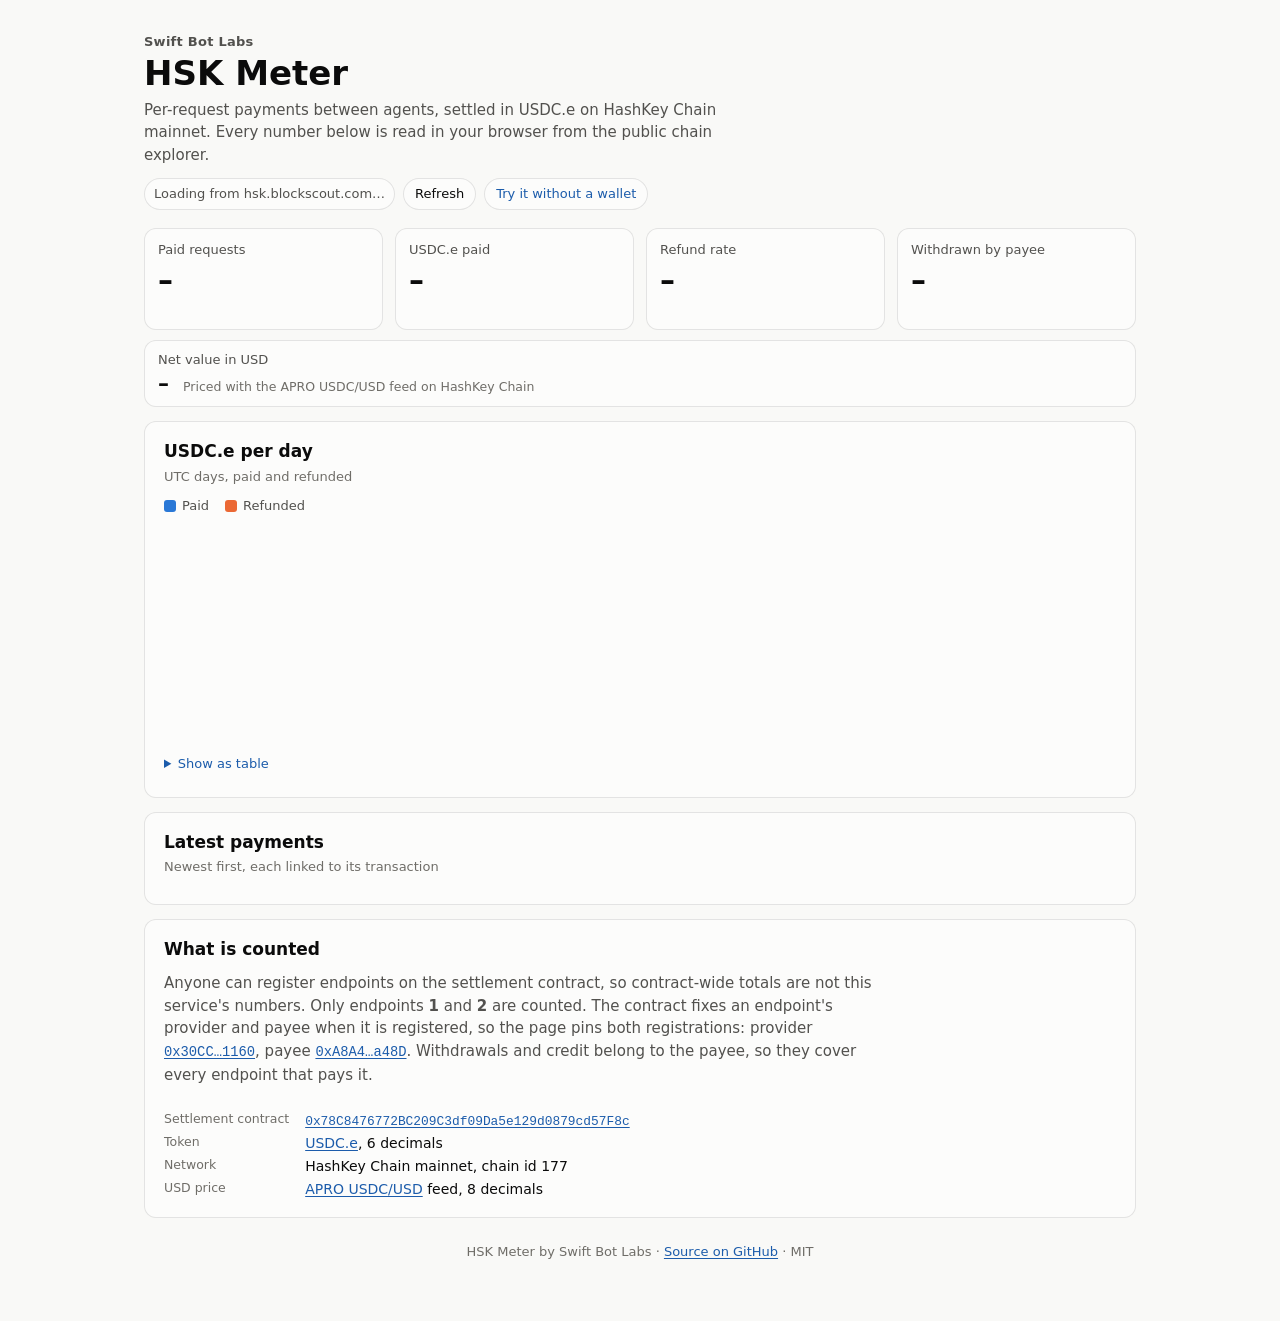
==== docs/index.html @ d42f62b0 "Try page: check any receipt and watch a tampered quote get refused, no wallet needed" ====
<!doctype html>
<html lang="en">
<head>
<meta charset="utf-8">
<meta name="viewport" content="width=device-width, initial-scale=1">
<meta http-equiv="Content-Security-Policy" content="default-src 'none'; script-src 'self'; style-src 'self'; connect-src 'self' https://hsk.blockscout.com; img-src 'self' data:; base-uri 'none'; form-action 'none'">
<meta name="referrer" content="no-referrer">
<meta name="description" content="Live per-request payments between agents on HashKey Chain mainnet: USDC.e paid, refunds and withdrawals of the HSK Meter settlement contract.">
<title>HSK Meter Live</title>
<link rel="icon" href="data:image/svg+xml,%3Csvg xmlns='http://www.w3.org/2000/svg' viewBox='0 0 32 32'%3E%3Crect width='32' height='32' rx='7' fill='%232a78d6'/%3E%3Cpath d='M8 22V10h3v5h4v-5h3v12h-3v-4h-4v4z' fill='%23fff'/%3E%3Crect x='20' y='15' width='4' height='7' rx='1' fill='%23fff'/%3E%3C/svg%3E">
<link rel="stylesheet" href="style.css?v=5">
<script src="app.js?v=4" defer></script>
</head>
<body>
<main class="wrap">
  <header class="top">
    <p class="brand">Swift Bot Labs</p>
    <h1>HSK Meter</h1>
    <p class="lede">Per-request payments between agents, settled in USDC.e on HashKey Chain mainnet. Every number below is read
      in your browser from the public chain explorer.</p>
    <div class="meta-row">
      <span id="source-state" class="pill" role="status" aria-live="polite">Loading from hsk.blockscout.com…</span>
      <button id="refresh" type="button" class="btn">Refresh</button>
      <a class="btn btn-link" href="try.html">Try it without a wallet</a>
    </div>
  </header>

  <section aria-labelledby="kpi-h" id="kpis" class="tiles">
    <h2 id="kpi-h" class="sr-only">Totals</h2>
    <div class="tile">
      <p class="tile-label">Paid requests</p>
      <p class="tile-value" id="k-count">–</p>
      <p class="tile-sub" id="k-count-sub">&nbsp;</p>
    </div>
    <div class="tile">
      <p class="tile-label">USDC.e paid</p>
      <p class="tile-value" id="k-paid">–</p>
      <p class="tile-sub" id="k-paid-sub">&nbsp;</p>
    </div>
    <div class="tile">
      <p class="tile-label">Refund rate</p>
      <p class="tile-value" id="k-refund">–</p>
      <p class="tile-sub" id="k-refund-sub">&nbsp;</p>
    </div>
    <div class="tile">
      <p class="tile-label">Withdrawn by payee</p>
      <p class="tile-value" id="k-withdrawn">–</p>
      <p class="tile-sub" id="k-withdrawn-sub">&nbsp;</p>
    </div>
  </section>
  <section class="usd" aria-labelledby="usd-h">
    <h2 id="usd-h" class="usd-label">Net value in USD</h2>
    <p class="usd-value" id="usd-net">–</p>
    <p class="usd-sub" id="usd-sub">Priced with the APRO USDC/USD feed on HashKey Chain</p>
  </section>
  <p id="partial-note" class="partial-note" role="status" hidden></p>

  <section class="card" aria-labelledby="chart-h">
    <div class="card-head">
      <h2 id="chart-h">USDC.e per day</h2>
      <p class="card-sub">UTC days, paid and refunded</p>
    </div>
    <ul class="legend" aria-label="Legend">
      <li><span class="swatch s-paid" aria-hidden="true"></span>Paid</li>
      <li><span class="swatch s-refund" aria-hidden="true"></span>Refunded</li>
    </ul>
    <div id="chart" class="chart" aria-describedby="chart-h"></div>
    <div id="tooltip" class="tooltip" role="tooltip" hidden></div>
    <details class="table-view">
      <summary>Show as table</summary>
      <div class="table-scroll">
        <table>
          <thead><tr><th scope="col">Day (UTC)</th><th scope="col" class="num">Paid</th><th scope="col" class="num">USDC.e paid</th><th scope="col" class="num">Refunded</th><th scope="col" class="num">USDC.e refunded</th></tr></thead>
          <tbody id="day-table"></tbody>
        </table>
      </div>
    </details>
  </section>

  <section class="card" aria-labelledby="latest-h">
    <div class="card-head">
      <h2 id="latest-h">Latest payments</h2>
      <p class="card-sub">Newest first, each linked to its transaction</p>
    </div>
    <ol id="latest" class="latest"></ol>
  </section>

  <section class="card" aria-labelledby="scope-h">
    <div class="card-head">
      <h2 id="scope-h">What is counted</h2>
    </div>
    <p class="note">Anyone can register endpoints on the settlement contract, so contract-wide totals are not this service's
      numbers. Only endpoints <b>1</b> and <b>2</b> are counted. The contract fixes an endpoint's provider and payee when
      it is registered, so the page pins both registrations: provider
      <a id="provider-link" class="mono" href="https://hsk.blockscout.com/address/0x30CCc6d816854d1a66fBfecE15b1515a3E941160" target="_blank" rel="noopener">0x30CC…1160</a>,
      payee <a id="payee-link" class="mono" href="https://hsk.blockscout.com/address/0xA8A49A6Ca872D54a8FD5FB121139De9bff62a48D" target="_blank" rel="noopener">0xA8A4…a48D</a>.
      Withdrawals and credit belong to the payee, so they cover every endpoint that pays it.</p>
    <ul id="endpoints" class="endpoints"></ul>
    <p class="note" id="excluded"></p>
    <dl class="facts">
      <dt>Settlement contract</dt>
      <dd><a class="mono long" href="https://hsk.blockscout.com/address/0x78C8476772BC209C3df09Da5e129d0879cd57F8c?tab=contract" target="_blank" rel="noopener">0x78C8476772BC209C3df09Da5e129d0879cd57F8c</a></dd>
      <dt>Token</dt>
      <dd><a href="https://hsk.blockscout.com/token/0x054ed45810DbBAb8B27668922D110669c9D88D0a" target="_blank" rel="noopener">USDC.e</a>, 6 decimals</dd>
      <dt>Network</dt>
      <dd>HashKey Chain mainnet, chain id 177</dd>
      <dt>USD price</dt>
      <dd><a href="https://hsk.blockscout.com/address/0x244Ce344df8837c9d938867E2Ffbf0E4B0169B56" target="_blank" rel="noopener">APRO USDC/USD</a> feed, 8 decimals</dd>
    </dl>
  </section>

  <footer class="foot">
    <p>HSK Meter by Swift Bot Labs · <a href="https://github.com/swiftbotlab/hsk-meter" target="_blank" rel="noopener">Source on GitHub</a> · MIT</p>
  </footer>
</main>
</body>
</html>
---- docs/style.css ----
:root {
  color-scheme: light;
  --page: #f9f9f7;
  --surface: #fcfcfb;
  --ink-1: #0b0b0b;
  --ink-2: #52514e;
  --ink-3: #6f6d68;
  --axis-ink: #898781;
  --grid: #e1e0d9;
  --baseline: #c3c2b7;
  --ring: rgba(11, 11, 11, 0.10);
  --hover-wash: rgba(11, 11, 11, 0.04);
  --link: #1c5cab;
  --series-paid: #2a78d6;
  --series-refund: #eb6834;
  --focus: #2a78d6;
}
@media (prefers-color-scheme: dark) {
  :root:not([data-theme="light"]) {
    color-scheme: dark;
    --page: #0d0d0d;
    --surface: #1a1a19;
    --ink-1: #f0efec;
    --ink-2: #c3c2b7;
    --ink-3: #a3a29a;
    --axis-ink: #898781;
    --grid: #2c2c2a;
    --baseline: #383835;
    --ring: rgba(255, 255, 255, 0.10);
    --hover-wash: rgba(255, 255, 255, 0.05);
    --link: #86b6ef;
    --series-paid: #3987e5;
    --series-refund: #d95926;
    --focus: #86b6ef;
  }
}
:root[data-theme="dark"] {
  color-scheme: dark;
  --page: #0d0d0d;
  --surface: #1a1a19;
  --ink-1: #f0efec;
  --ink-2: #c3c2b7;
  --ink-3: #a3a29a;
  --axis-ink: #898781;
  --grid: #2c2c2a;
  --baseline: #383835;
  --ring: rgba(255, 255, 255, 0.10);
  --hover-wash: rgba(255, 255, 255, 0.05);
  --link: #86b6ef;
  --series-paid: #3987e5;
  --series-refund: #d95926;
  --focus: #86b6ef;
}

* { box-sizing: border-box; }
html { -webkit-text-size-adjust: 100%; }
body {
  margin: 0;
  background: var(--page);
  color: var(--ink-1);
  font: 15px/1.5 system-ui, -apple-system, "Segoe UI", Roboto, sans-serif;
}
a { color: var(--link); text-underline-offset: 2px; }
a:focus-visible, button:focus-visible, summary:focus-visible, [tabindex]:focus-visible {
  outline: 2px solid var(--focus); outline-offset: 2px; border-radius: 4px;
}
.mono { font-family: ui-monospace, SFMono-Regular, Menlo, Consolas, monospace; font-size: 0.92em; white-space: nowrap; }
.mono.long { white-space: normal; word-break: break-all; }
.sr-only { position: absolute; width: 1px; height: 1px; overflow: hidden; clip: rect(0 0 0 0); white-space: nowrap; }

.wrap { max-width: 1040px; margin: 0 auto; padding: 20px 16px 40px; }

.top { margin-bottom: 18px; }
.brand { margin: 0; color: var(--ink-2); font-size: 13px; font-weight: 600; letter-spacing: 0.02em; }
h1 { margin: 2px 0 6px; font-size: 28px; line-height: 1.15; font-weight: 700; }
.lede { margin: 0 0 12px; color: var(--ink-2); max-width: 62ch; }
.meta-row { display: flex; flex-wrap: wrap; gap: 8px; align-items: center; }
.pill {
  display: inline-flex; align-items: center; gap: 6px; min-height: 32px; padding: 4px 10px;
  border-radius: 999px; background: var(--surface); box-shadow: inset 0 0 0 1px var(--ring);
  color: var(--ink-2); font-size: 13px;
}
.pill.warn { color: var(--ink-1); }
.btn {
  min-height: 32px; padding: 4px 12px; border: 0; border-radius: 999px; cursor: pointer;
  background: var(--surface); color: var(--ink-1); box-shadow: inset 0 0 0 1px var(--ring); font: inherit; font-size: 13px;
}
.btn:hover { background: var(--hover-wash); }
.btn[disabled] { opacity: 0.6; cursor: default; }

.tiles { display: grid; grid-template-columns: repeat(2, minmax(0, 1fr)); gap: 10px; margin-bottom: 14px; }
.tile { background: var(--surface); border-radius: 12px; box-shadow: inset 0 0 0 1px var(--ring); padding: 12px 14px; min-width: 0; }
.tile-label { margin: 0; color: var(--ink-2); font-size: 13px; }
.tile-value { margin: 2px 0 0; font-size: 26px; font-weight: 650; line-height: 1.2; overflow-wrap: anywhere; }
.tile-sub { margin: 2px 0 0; color: var(--ink-3); font-size: 12.5px; }
.tile-value.partial { font-size: 17px; font-weight: 600; color: var(--ink-2); padding: 6px 0 4px; }
.usd {
  display: grid; grid-template-columns: auto 1fr; align-items: baseline; column-gap: 14px; row-gap: 0;
  background: var(--surface); border-radius: 12px; box-shadow: inset 0 0 0 1px var(--ring); padding: 10px 14px; margin: -4px 0 14px;
}
.usd-label { grid-column: 1 / -1; margin: 0; color: var(--ink-2); font-size: 13px; font-weight: 400; }
.usd-value { margin: 0; font-size: 22px; font-weight: 650; line-height: 1.25; font-variant-numeric: tabular-nums; }
.usd-sub { margin: 0; color: var(--ink-3); font-size: 12.5px; min-width: 0; overflow-wrap: anywhere; }
@media (max-width: 520px) { .usd { grid-template-columns: 1fr; } }
.partial-note {
  margin: -4px 0 14px; padding: 10px 12px; border-radius: 10px; background: var(--surface);
  box-shadow: inset 0 0 0 1px var(--ring), inset 3px 0 0 var(--series-refund); color: var(--ink-1); font-size: 13.5px; max-width: 80ch;
}

.card { position: relative; background: var(--surface); border-radius: 12px; box-shadow: inset 0 0 0 1px var(--ring); padding: 14px; margin-bottom: 14px; }
.card-head h2 { margin: 0; font-size: 17px; font-weight: 650; }
.card-sub { margin: 2px 0 0; color: var(--ink-3); font-size: 13px; }

.legend { list-style: none; display: flex; gap: 16px; margin: 10px 0 4px; padding: 0; color: var(--ink-2); font-size: 13px; }
.legend li { display: inline-flex; align-items: center; gap: 6px; }
.swatch { width: 12px; height: 12px; border-radius: 3px; display: inline-block; }
.s-paid { background: var(--series-paid); }
.s-refund { background: var(--series-refund); }

.chart { width: 100%; min-height: 220px; transition: opacity 0.2s; }
.chart svg { display: block; width: 100%; height: auto; overflow: visible; }
.chart .grid { stroke: var(--grid); stroke-width: 1; shape-rendering: crispEdges; }
.chart .base { stroke: var(--baseline); stroke-width: 1; shape-rendering: crispEdges; }
.chart .tick { fill: var(--axis-ink); font-size: 11px; font-variant-numeric: tabular-nums; }
.chart .val { fill: var(--ink-2); font-size: 11px; font-variant-numeric: tabular-nums; }
.chart .bar-paid { fill: var(--series-paid); }
.chart .bar-refund { fill: var(--series-refund); }
.chart .band { fill: transparent; cursor: default; outline: none; }
.chart .band.on { fill: var(--hover-wash); }
.chart .empty { fill: var(--ink-3); font-size: 13px; }
.busy .chart, .busy .tiles, .busy .latest { opacity: 0.55; }

.tooltip {
  position: absolute; z-index: 5; pointer-events: none; min-width: 170px; max-width: 240px;
  background: var(--surface); color: var(--ink-1); border-radius: 10px; padding: 8px 10px;
  box-shadow: 0 0 0 1px var(--ring), 0 6px 20px rgba(0, 0, 0, 0.12); font-size: 13px;
}
.tooltip .tt-day { margin: 0 0 4px; color: var(--ink-2); font-size: 12px; }
.tooltip .tt-row { display: flex; align-items: center; gap: 8px; margin: 2px 0; }
.tooltip .tt-key { width: 12px; height: 2px; border-radius: 1px; flex: none; }
.tooltip .tt-val { font-weight: 650; font-variant-numeric: tabular-nums; }
.tooltip .tt-lab { color: var(--ink-2); }

.table-view { margin-top: 8px; }
.table-view summary { cursor: pointer; color: var(--link); font-size: 13px; padding: 6px 0; min-height: 32px; }
.table-scroll { overflow-x: auto; }
table { border-collapse: collapse; width: 100%; font-size: 13px; }
th, td { text-align: left; padding: 6px 8px; border-bottom: 1px solid var(--grid); white-space: nowrap; }
th { color: var(--ink-2); font-weight: 600; }
.num { text-align: right; font-variant-numeric: tabular-nums; }

.latest { list-style: none; margin: 10px 0 0; padding: 0; }
.latest li { display: grid; grid-template-columns: 1fr auto; gap: 2px 12px; padding: 10px 0; border-top: 1px solid var(--grid); }
.latest li:first-child { border-top: 0; }
.latest .what { font-weight: 600; min-width: 0; }
.latest .amt { text-align: right; font-weight: 650; font-variant-numeric: tabular-nums; white-space: nowrap; }
.latest .details { grid-column: 1 / -1; display: flex; flex-wrap: wrap; gap: 4px 12px; color: var(--ink-2); font-size: 13px; }
.latest .status { display: inline-flex; align-items: center; gap: 4px; color: var(--ink-1); }
.latest .status .ic { font-size: 12px; }
.latest .empty-row { display: block; color: var(--ink-3); }

.endpoints { list-style: none; margin: 10px 0; padding: 0; display: grid; gap: 8px; }
.endpoints li { display: grid; grid-template-columns: 1fr auto; gap: 2px 12px; padding: 10px 12px; border-radius: 10px; box-shadow: inset 0 0 0 1px var(--ring); }
.endpoints .ep-name { font-weight: 600; min-width: 0; overflow-wrap: anywhere; }
.endpoints .ep-price { text-align: right; font-variant-numeric: tabular-nums; white-space: nowrap; }
.endpoints .ep-sub { grid-column: 1 / -1; color: var(--ink-2); font-size: 13px; }
.note { color: var(--ink-2); margin: 10px 0 0; max-width: 75ch; }
.facts { display: grid; grid-template-columns: 1fr; gap: 2px 16px; margin: 14px 0 0; font-size: 14px; }
.facts dt { color: var(--ink-3); font-size: 12.5px; margin-top: 6px; }
.facts dd { margin: 0; min-width: 0; }

.foot { color: var(--ink-3); font-size: 13px; text-align: center; margin-top: 24px; }

@media (min-width: 720px) {
  .wrap { padding: 32px 24px 48px; }
  h1 { font-size: 34px; }
  .tiles { grid-template-columns: repeat(4, minmax(0, 1fr)); gap: 12px; }
  .tile-value { font-size: 30px; }
  .card { padding: 18px 20px; }
  .latest li { grid-template-columns: minmax(0, 1fr) auto; }
  .facts { grid-template-columns: max-content 1fr; }
  .facts dt { margin-top: 0; }
}
@media (prefers-reduced-motion: reduce) { .chart { transition: none; } }
@media (forced-colors: active) {
  .chart .bar-paid { fill: CanvasText; }
  .chart .bar-refund { fill: GrayText; }
  .swatch { forced-color-adjust: none; }
  .s-paid { background: CanvasText; }
  .s-refund { background: GrayText; }
}
a.btn { display: inline-flex; align-items: center; text-decoration: none; color: var(--link); }
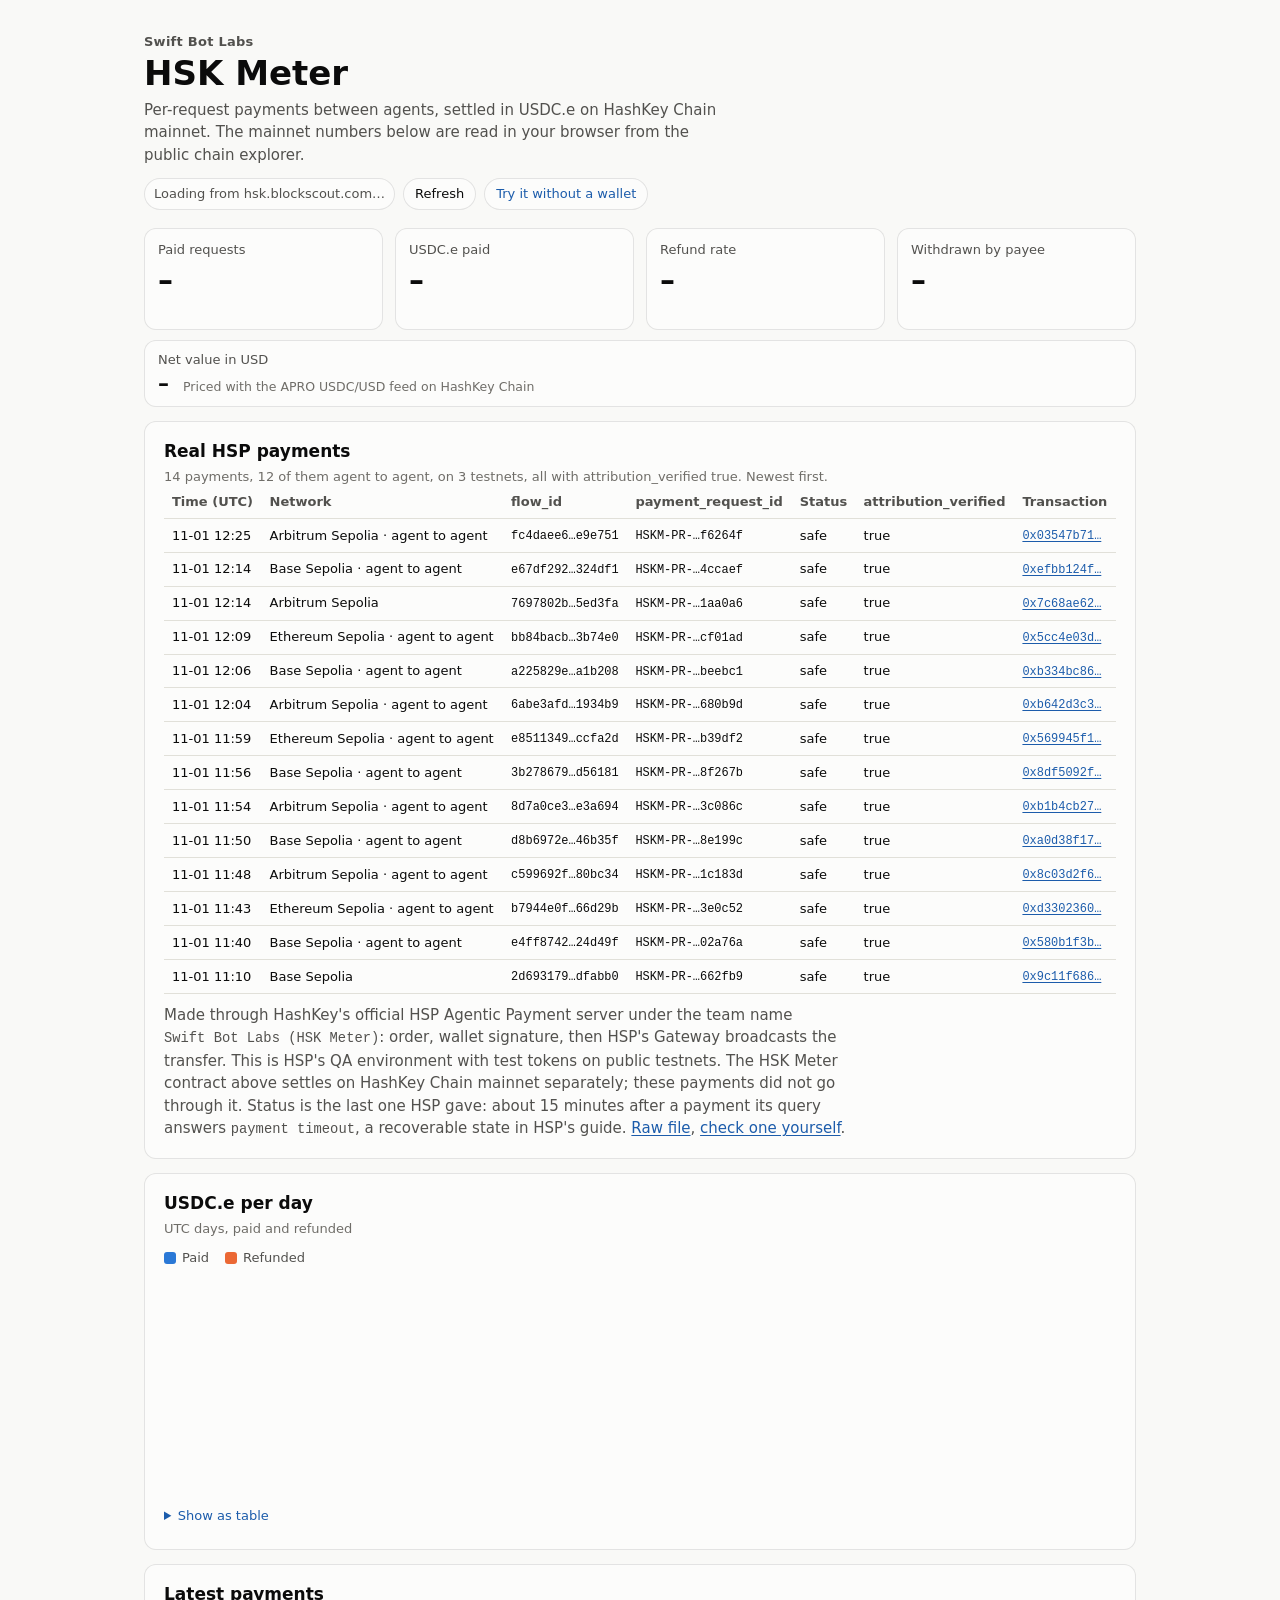
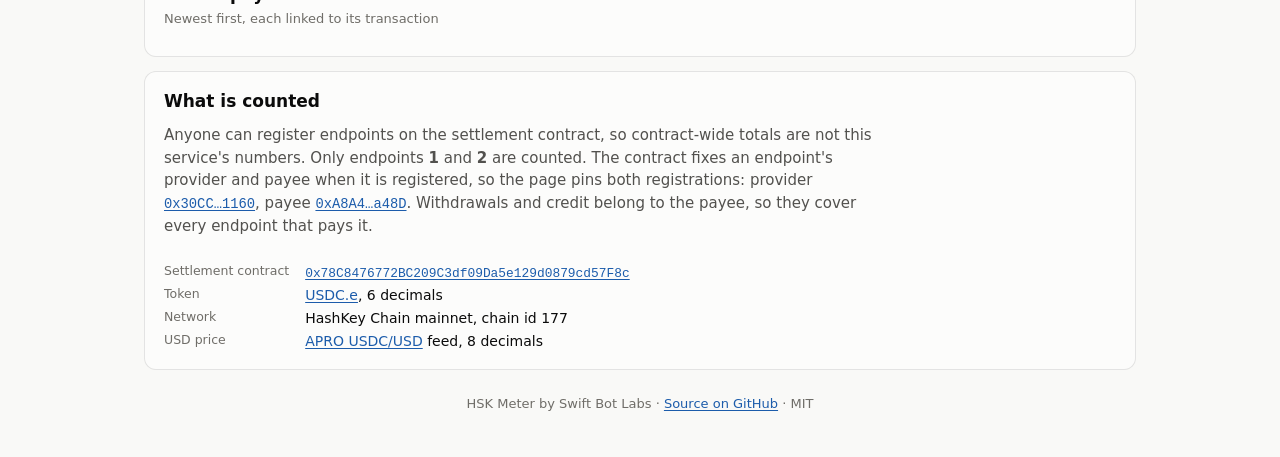
==== commit 7c5af55d: "A2A over HSP: a Receiving Agent and a Payment Agent, live, with public receipts The Receiving Agent " ====
--- a/docs/index.html
+++ b/docs/index.html
@@ -10,13 +10,14 @@
 <link rel="icon" href="data:image/svg+xml,%3Csvg xmlns='http://www.w3.org/2000/svg' viewBox='0 0 32 32'%3E%3Crect width='32' height='32' rx='7' fill='%232a78d6'/%3E%3Cpath d='M8 22V10h3v5h4v-5h3v12h-3v-4h-4v4z' fill='%23fff'/%3E%3Crect x='20' y='15' width='4' height='7' rx='1' fill='%23fff'/%3E%3C/svg%3E">
 <link rel="stylesheet" href="style.css?v=5">
 <script src="app.js?v=4" defer></script>
+<script src="hsp.js?v=2" defer></script>
 </head>
 <body>
 <main class="wrap">
   <header class="top">
     <p class="brand">Swift Bot Labs</p>
     <h1>HSK Meter</h1>
-    <p class="lede">Per-request payments between agents, settled in USDC.e on HashKey Chain mainnet. Every number below is read
+    <p class="lede">Per-request payments between agents, settled in USDC.e on HashKey Chain mainnet. The mainnet numbers below are read
       in your browser from the public chain explorer.</p>
     <div class="meta-row">
       <span id="source-state" class="pill" role="status" aria-live="polite">Loading from hsk.blockscout.com…</span>
@@ -54,6 +55,20 @@
     <p class="usd-sub" id="usd-sub">Priced with the APRO USDC/USD feed on HashKey Chain</p>
   </section>
   <p id="partial-note" class="partial-note" role="status" hidden></p>
+
+  <section class="card" aria-labelledby="hsp-h">
+    <div class="card-head">
+      <h2 id="hsp-h">Real HSP payments</h2>
+      <p class="card-sub" id="hsp-sum">Loading the receipts…</p>
+    </div>
+    <div class="table-scroll">
+      <table>
+        <thead><tr><th scope="col">Time (UTC)</th><th scope="col">Network</th><th scope="col">flow_id</th><th scope="col">payment_request_id</th><th scope="col">Status</th><th scope="col">attribution_verified</th><th scope="col">Transaction</th></tr></thead>
+        <tbody id="hsp-rows"></tbody>
+      </table>
+    </div>
+    <p class="note">Made through HashKey's official HSP Agentic Payment server under the team name <span class="mono">Swift Bot Labs (HSK Meter)</span>: order, wallet signature, then HSP's Gateway broadcasts the transfer. This is HSP's QA environment with test tokens on public testnets. The HSK Meter contract above settles on HashKey Chain mainnet separately; these payments did not go through it. Status is the last one HSP gave: about 15 minutes after a payment its query answers <span class="mono">payment timeout</span>, a recoverable state in HSP's guide. <a href="hsp_receipts.json">Raw file</a>, <a href="try.html#hsp-h">check one yourself</a>.</p>
+  </section>
 
   <section class="card" aria-labelledby="chart-h">
     <div class="card-head">
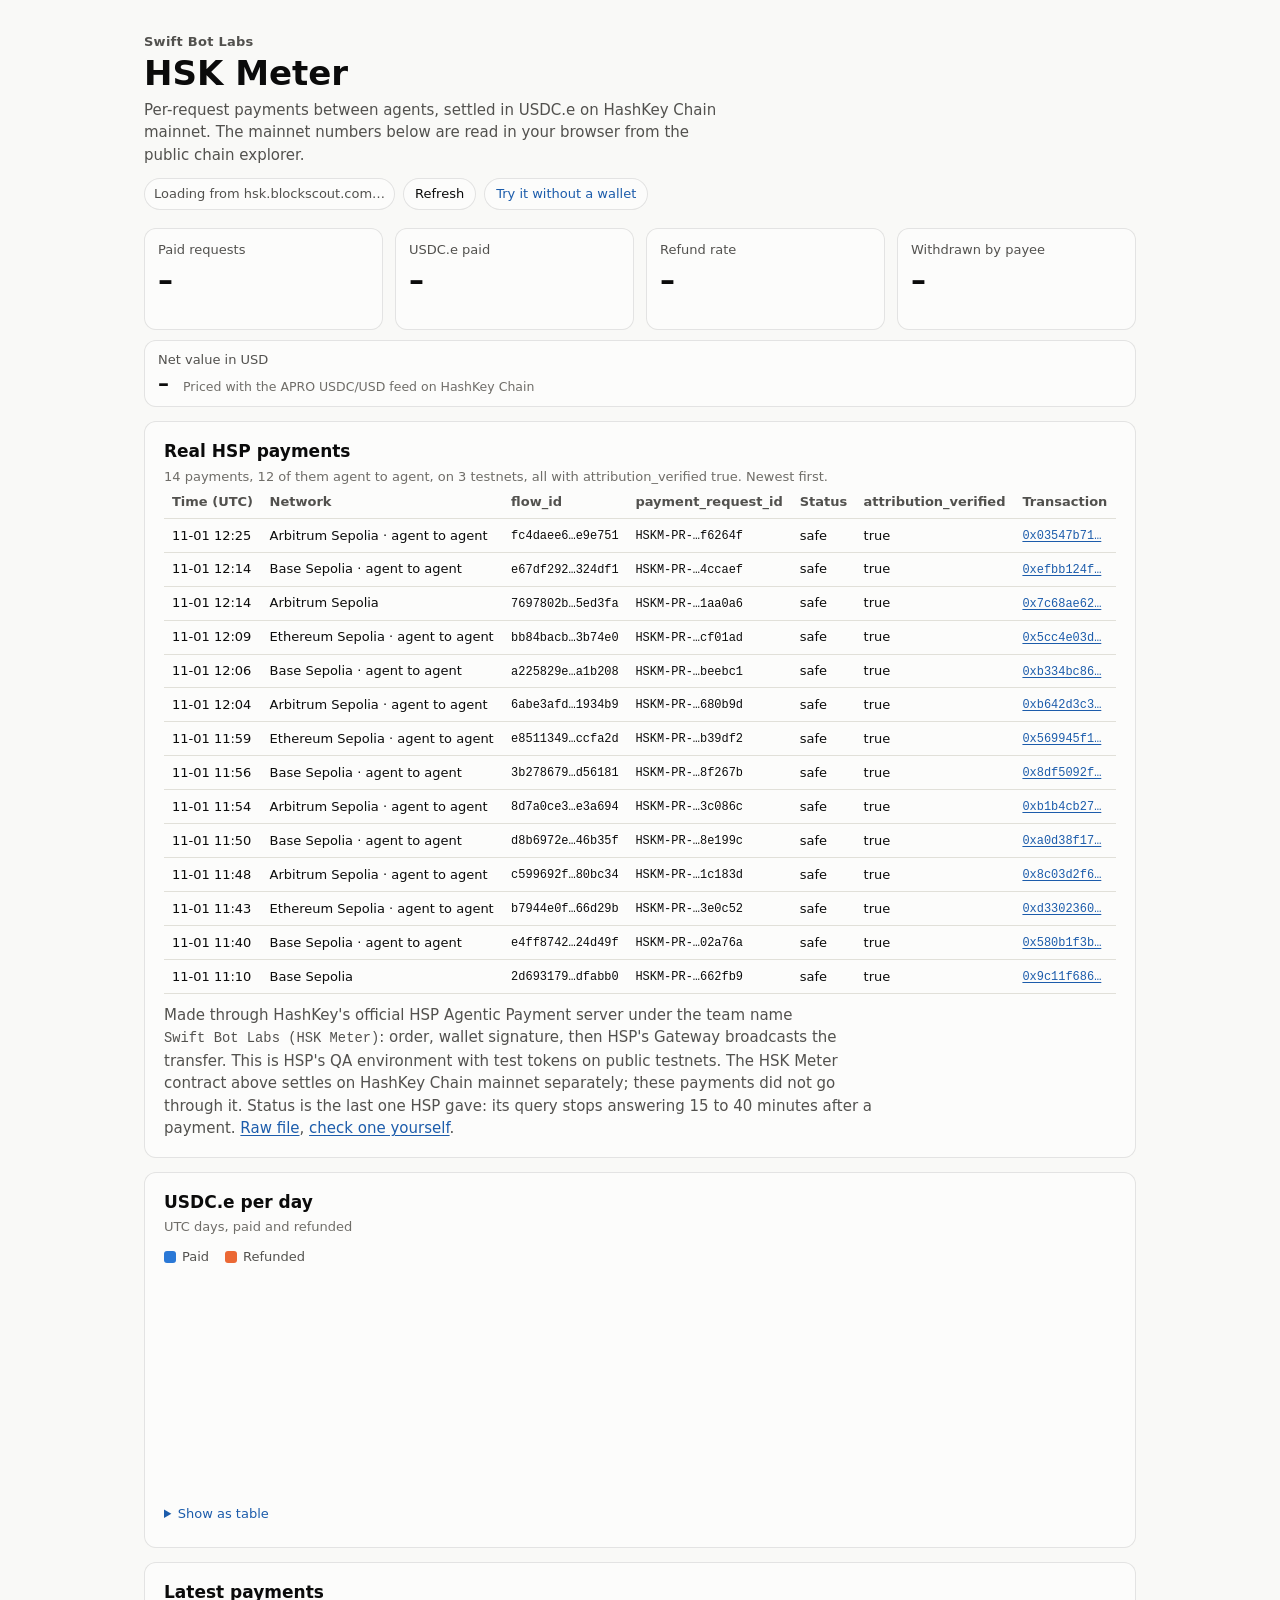
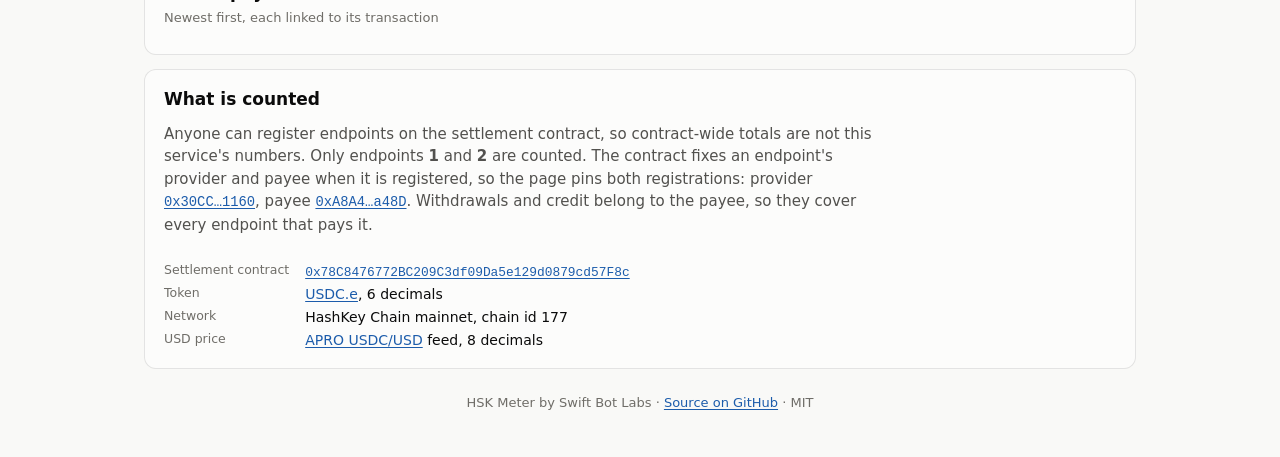
==== commit ddf794c9: "HSP status wording: what the query answers later, as observed" ====
--- a/docs/index.html
+++ b/docs/index.html
@@ -67,7 +67,7 @@
         <tbody id="hsp-rows"></tbody>
       </table>
     </div>
-    <p class="note">Made through HashKey's official HSP Agentic Payment server under the team name <span class="mono">Swift Bot Labs (HSK Meter)</span>: order, wallet signature, then HSP's Gateway broadcasts the transfer. This is HSP's QA environment with test tokens on public testnets. The HSK Meter contract above settles on HashKey Chain mainnet separately; these payments did not go through it. Status is the last one HSP gave: about 15 minutes after a payment its query answers <span class="mono">payment timeout</span>, a recoverable state in HSP's guide. <a href="hsp_receipts.json">Raw file</a>, <a href="try.html#hsp-h">check one yourself</a>.</p>
+    <p class="note">Made through HashKey's official HSP Agentic Payment server under the team name <span class="mono">Swift Bot Labs (HSK Meter)</span>: order, wallet signature, then HSP's Gateway broadcasts the transfer. This is HSP's QA environment with test tokens on public testnets. The HSK Meter contract above settles on HashKey Chain mainnet separately; these payments did not go through it. Status is the last one HSP gave: its query stops answering 15 to 40 minutes after a payment. <a href="hsp_receipts.json">Raw file</a>, <a href="try.html#hsp-h">check one yourself</a>.</p>
   </section>
 
   <section class="card" aria-labelledby="chart-h">
